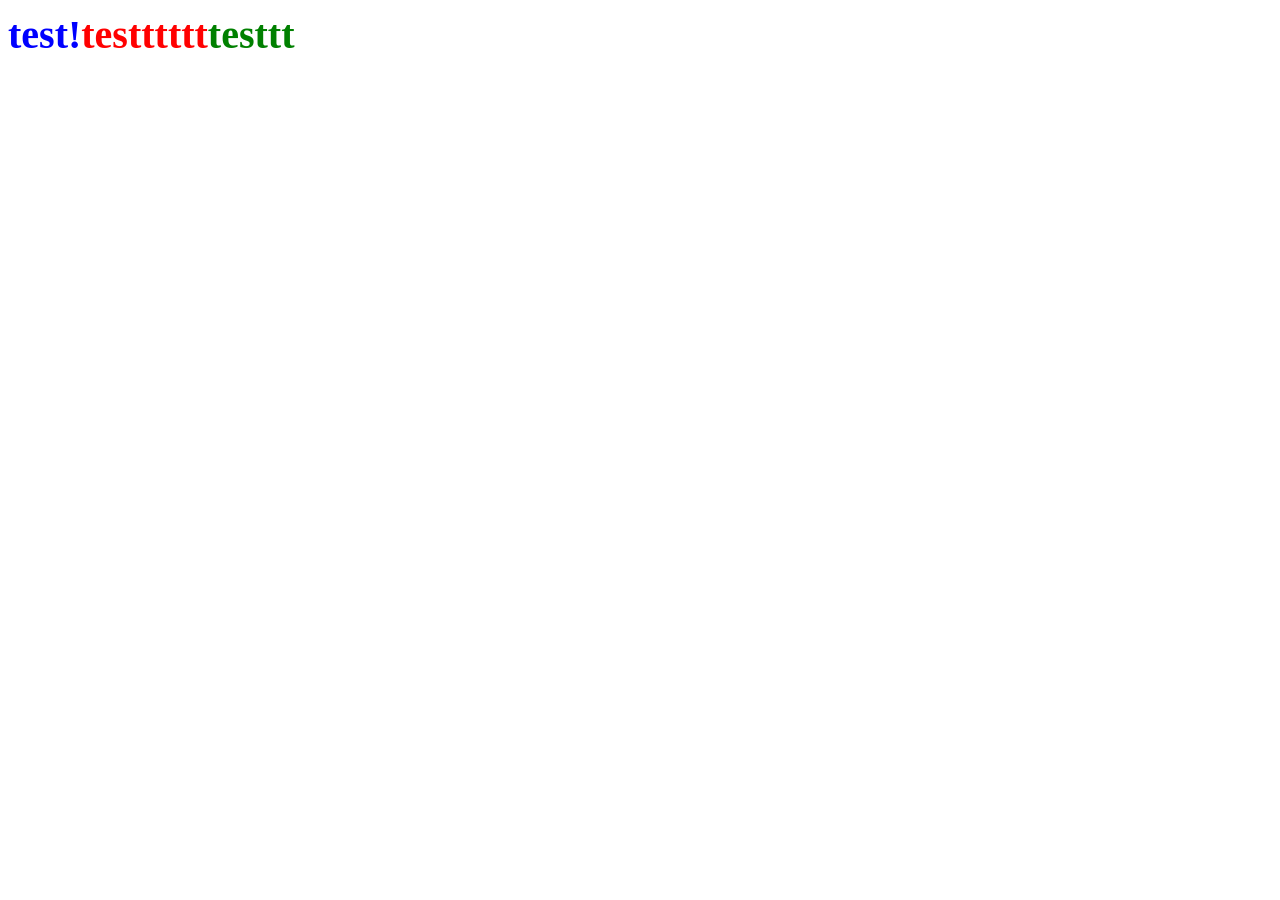
==== index.html @ 1edefe4b "added click event for script file" ====
<!DOCTYPE html>
<html lang="en">
<head>
  <meta charset="UTF-8">
  <meta name="viewport" content="width=device-width, initial-scale=1.0">
  <title>Tomer Dan</title>
  <link rel="stylesheet" href="style.css">
</head>
<body>

  <header class="mainHeader">
    <h1 class="t1">test!</h1>
    <h1 class="t2">testttttt</h1>
    <h1 class="t3">testtt</h1>
  </header>
  
<script src="script.js"></script>  

</body>
</html>
---- style.css ----
.mainHeader {
    text-align: center;
    margin-top: -1.5em;
    display: flex;
    flex-direction: row;
    
}

.t1 {
    font-size: 2.5em;
    color: blue;
    text-align: left;
}

.t2 {
    font-size: 2.5em;
    color: red;
    text-align: middle;
}

.t3 {
    font-size: 2.5em;
    color: green;
    text-align: right;
}
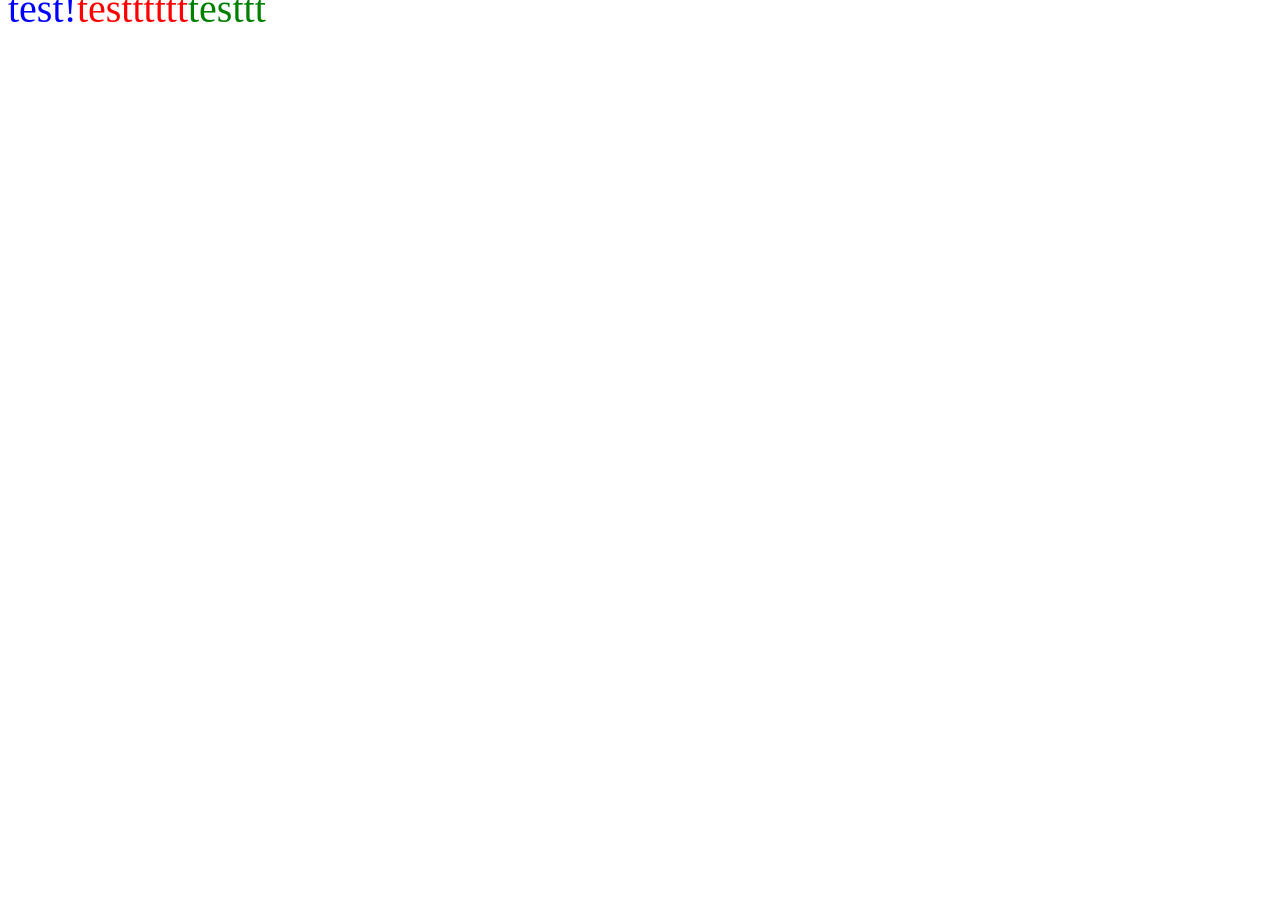
==== commit 0abae8a5: "." ====
--- a/index.html
+++ b/index.html
@@ -9,9 +9,9 @@
 <body>
 
   <header class="mainHeader">
-    <h1 class="t1">test!</h1>
-    <h1 class="t2">testttttt</h1>
-    <h1 class="t3">testtt</h1>
+    <span class="t1">test!</span>
+    <span class="t2">testttttt</span>
+    <span class="t3">testtt</span>
   </header>
   
 <script src="script.js"></script>  
--- a/style.css
+++ b/style.css
@@ -1,15 +1,24 @@
 .mainHeader {
     text-align: center;
     margin-top: -1.5em;
-    display: flex;
-    flex-direction: row;
-    
+    display: inline-flex;
+
+}
+
+t1:hover{
+    color: #000238;
 }
 
 .t1 {
     font-size: 2.5em;
     color: blue;
     text-align: left;
+    cursor: pointer;
+    transition: color 0.065s ease;
+}
+
+.t1:hover {
+    color: rgb(54, 0, 52);
 }
 
 .t2 {
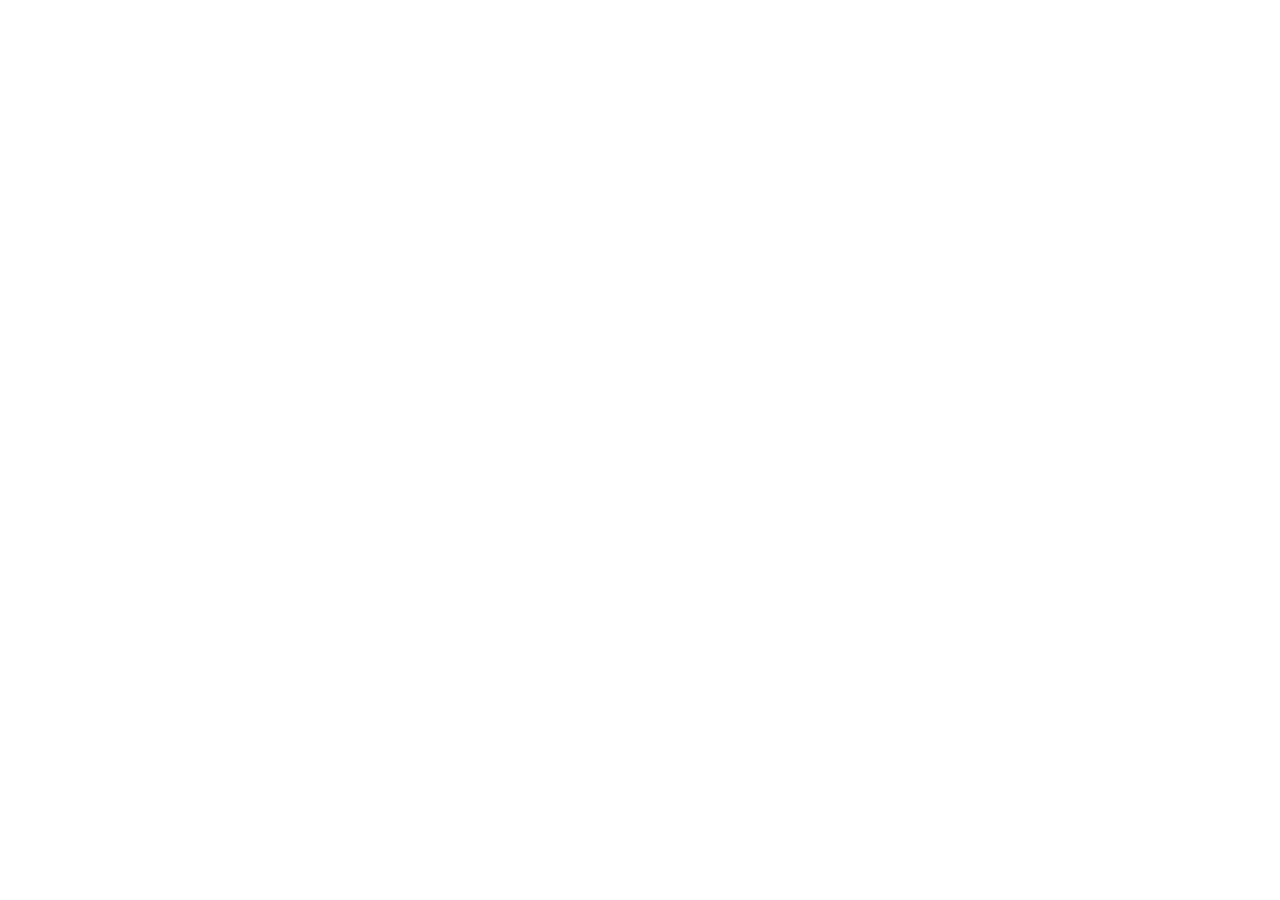
==== commit 8f142a52: "reinit" ====
--- a/index.html
+++ b/index.html
@@ -3,18 +3,9 @@
 <head>
   <meta charset="UTF-8">
   <meta name="viewport" content="width=device-width, initial-scale=1.0">
-  <title>Tomer Dan</title>
-  <link rel="stylesheet" href="style.css">
+  <title>Sign-Up Page | By Tomer Dan</title>
 </head>
 <body>
-
-  <header class="mainHeader">
-    <span class="t1">test!</span>
-    <span class="t2">testttttt</span>
-    <span class="t3">testtt</span>
-  </header>
   
-<script src="script.js"></script>  
-
 </body>
 </html>
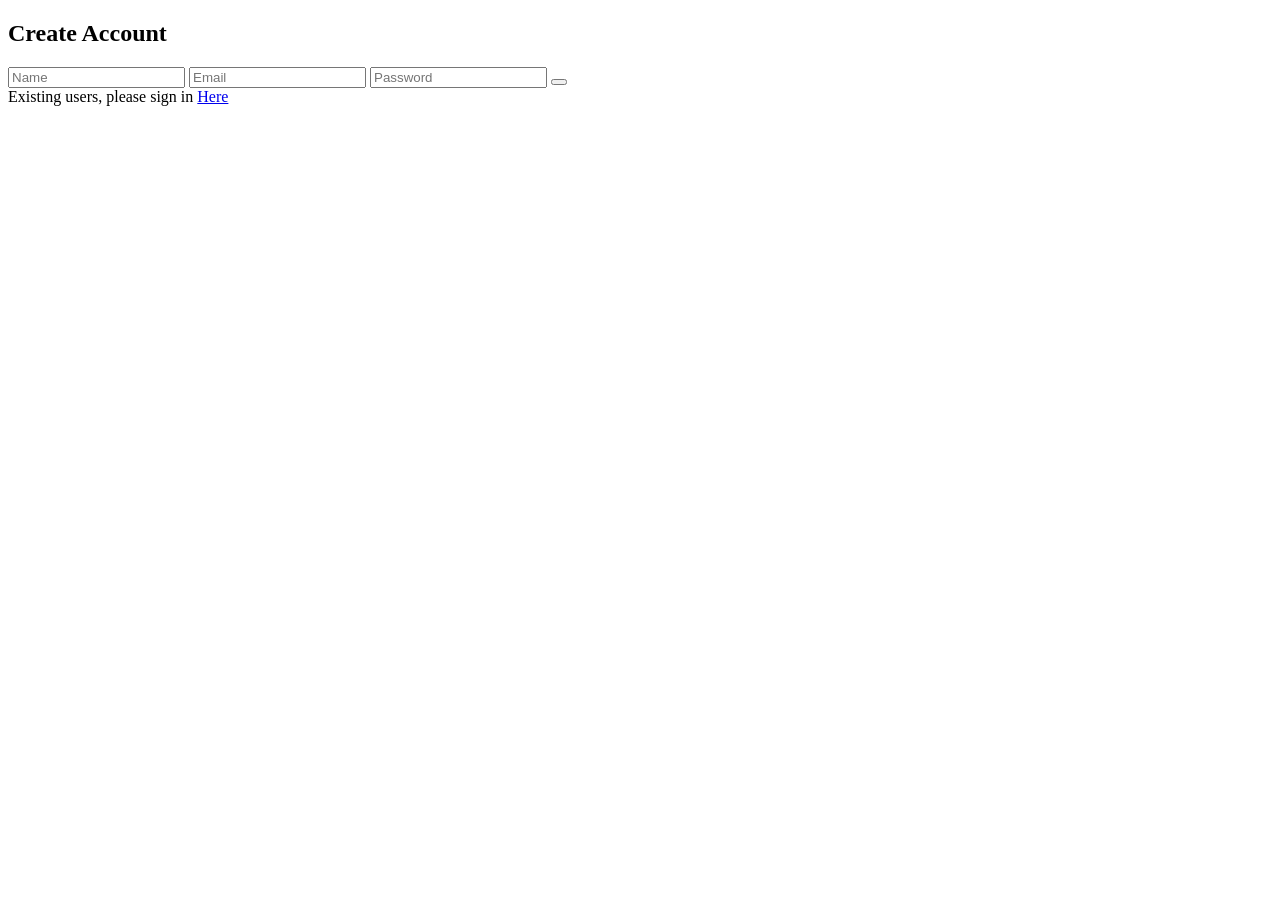
==== commit f0b00c62: "init html" ====
--- a/index.html
+++ b/index.html
@@ -3,9 +3,28 @@
 <head>
   <meta charset="UTF-8">
   <meta name="viewport" content="width=device-width, initial-scale=1.0">
-  <title>Sign-Up Page | By Tomer Dan</title>
+  <title>Sign-Up Page | TD</title>
+  <link href='https://unpkg.com/boxicons@2.1.4/css/boxicons.min.css' rel='stylesheet'>
+  <link rel="stylesheet" href="style.css">
 </head>
+
 <body>
   
+  <div class="card">
+    <div class="logo">
+      <box-icon type='solid' name='radiation'></box-icon>
+    </div>
+    <h2>Create Account</h2>
+    <form class="form">
+      <input type="text" placeholder="Name">
+      <input type="email" placeholder="Email">
+      <input type="password" placeholder="Password">
+      <button type="submit"></button>
+    </form>
+    <footer>Existing users, please sign in
+      <a href="#">Here</a>
+    </footer>
+  </div>
+
 </body>
 </html>
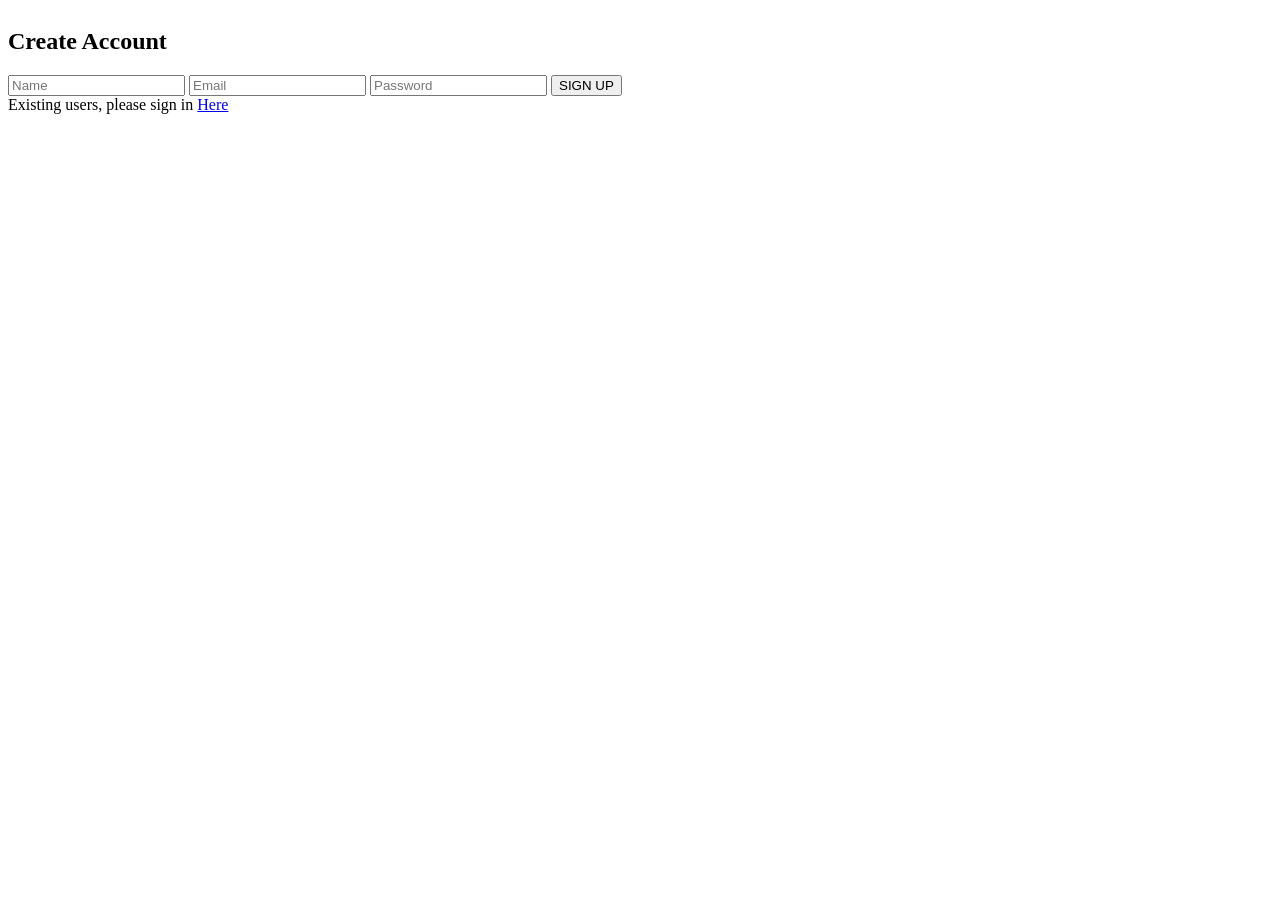
==== commit 36c2bcb4: "init" ====
--- a/index.html
+++ b/index.html
@@ -19,7 +19,7 @@
       <input type="text" placeholder="Name">
       <input type="email" placeholder="Email">
       <input type="password" placeholder="Password">
-      <button type="submit"></button>
+      <button type="submit">SIGN UP</button>
     </form>
     <footer>Existing users, please sign in
       <a href="#">Here</a>
--- a/style.css
+++ b/style.css
@@ -0,0 +1,15 @@
+@import url('https://fonts.googleapis.com/css2?family=Ubuntu:wght@300;400;500;700&display=swap');
+
+* {
+    box-sizing: border-box;
+}
+
+html {
+    height: 100%;
+}
+
+body {
+    height: 100%;
+    display: grid;
+    
+}
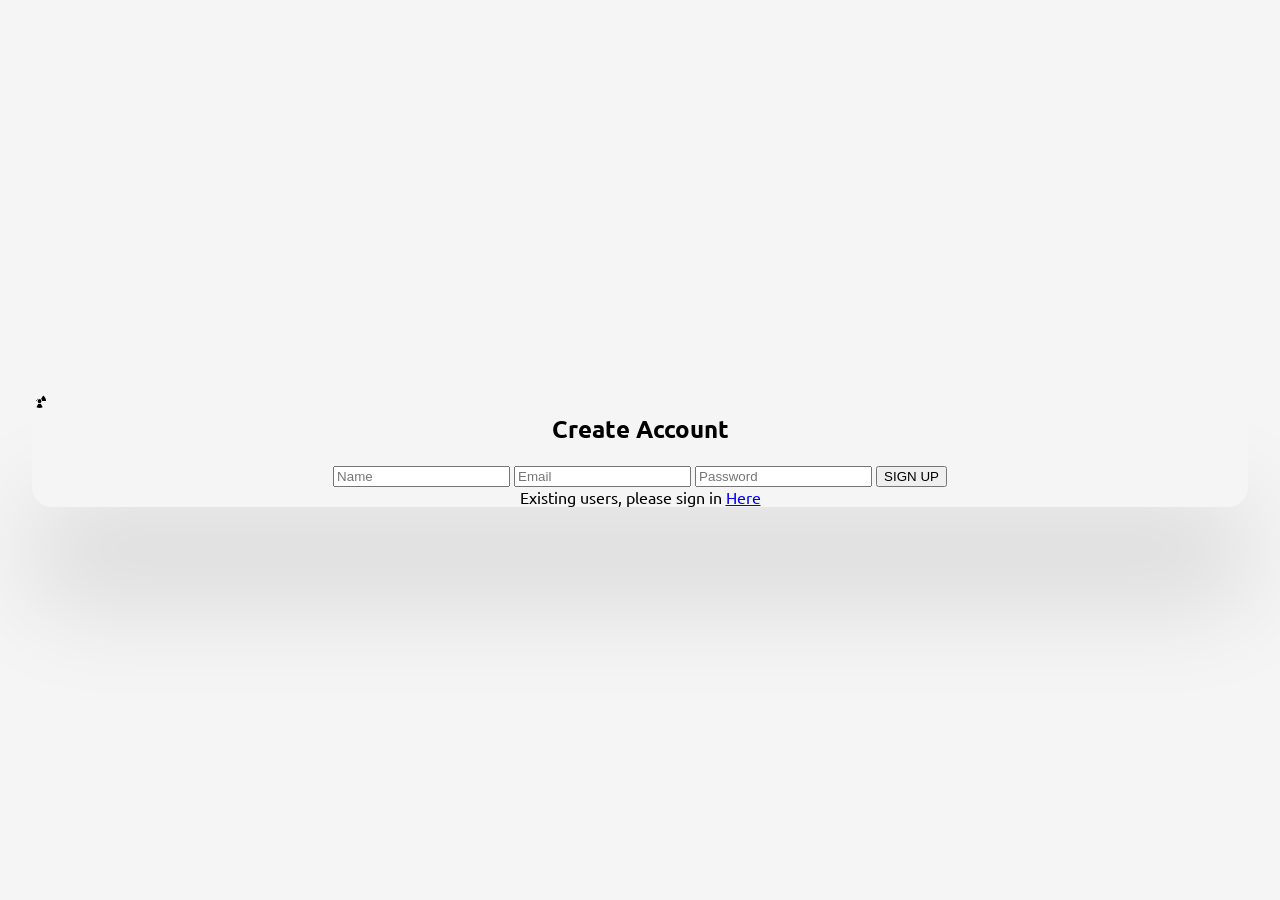
==== commit 60034ed0: "REINIT" ====
--- a/index.html
+++ b/index.html
@@ -12,7 +12,7 @@
   
   <div class="card">
     <div class="logo">
-      <box-icon type='solid' name='radiation'></box-icon>
+      <i class='bx bxs-radiation'></i>
     </div>
     <h2>Create Account</h2>
     <form class="form">
--- a/style.css
+++ b/style.css
@@ -11,5 +11,31 @@
 body {
     height: 100%;
     display: grid;
-    
+    place-items: center;
+    margin: 0;
+    padding: 0 32px;
+    background: #f5f5f5;
+    font-family: "Ubuntu";
+    animation: rotate 6s infinite linear;
+}
+
+.card {
+    overflow: hidden;
+    position: relative;
+    z-index: 3;
+    width: 100%;
+    margin: 0 20px;
+    padding: 160px 30px 38 px;
+    border-radius: 1.25rem;
+    background-color: #f5f5f5;
+    text-align: center;
+    box-shadow: 0 100px 100px rgb(0 0 0 / 10%);
+}
+
+.card .logo {
+    position: absolute;
+    display: flex;
+    align-items: center;
+    justify-content: center;
+    border-radius: 50%;
 }
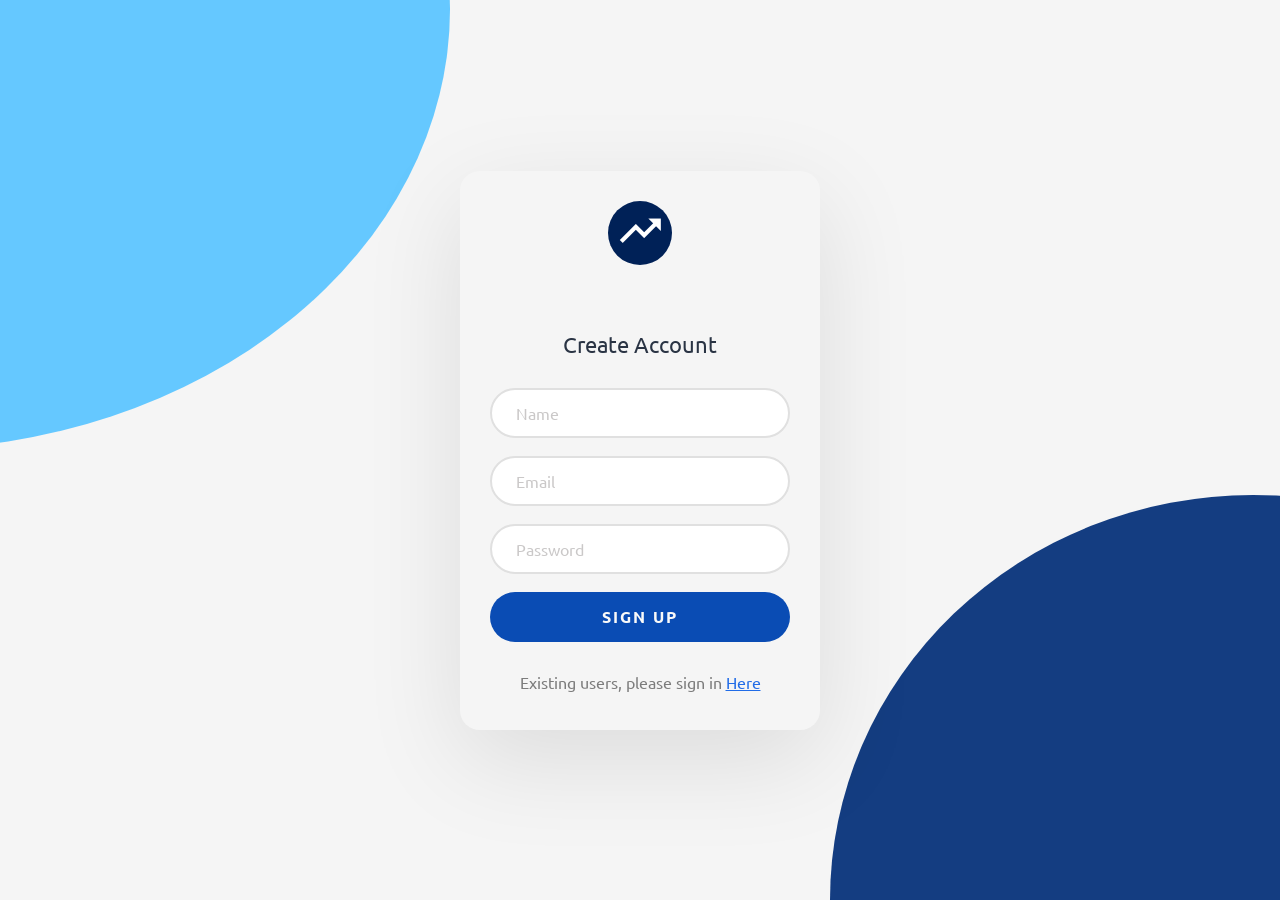
==== commit dfa21d58: "init" ====
--- a/index.html
+++ b/index.html
@@ -10,9 +10,10 @@
 
 <body>
   
+  <div class="circle"></div>
   <div class="card">
     <div class="logo">
-      <i class='bx bxs-radiation'></i>
+      <i class='bx bx-trending-up' ></i>
     </div>
     <h2>Create Account</h2>
     <form class="form">
--- a/style.css
+++ b/style.css
@@ -19,17 +19,38 @@
     animation: rotate 6s infinite linear;
 }
 
+.circle{
+    position: fixed;
+    top: -50vmin;
+    left: -50vmin;
+    width: 100vmin;
+    height: 100vmin;
+    border-radius: 47% 53% 61% 39% / 45% 51% 49% 55%;
+    background: #65c8ff;
+}
+
+.circle::after{
+    content: "";
+    position: inherit;
+    right: -50vmin;
+    bottom: -55vmin;
+    width: inherit;
+    height: inherit;
+    border-radius: inherit;
+    background: #143d81;
+}
+
 .card {
     overflow: hidden;
     position: relative;
     z-index: 3;
     width: 100%;
     margin: 0 20px;
-    padding: 160px 30px 38 px;
+    padding: 160px 30px 38px;
     border-radius: 1.25rem;
     background-color: #f5f5f5;
     text-align: center;
-    box-shadow: 0 100px 100px rgb(0 0 0 / 10%);
+    box-shadow: 0 30px 100px rgb(0 0 0 / 10%);
 }
 
 .card .logo {
@@ -38,4 +59,95 @@
     align-items: center;
     justify-content: center;
     border-radius: 50%;
+    background-color: #002157;
+    height: 64px;
+    width: 64px;
+    top: 30px;
+    left: 50%;
+    translate: -50% 0;
+}
+
+.card .logo i {
+    font-size: 50px;
+    color: #fff;
+    font-weight: 500;
+}
+.card>h2 {
+    font-size: 22px;
+    font-weight: 400;
+    margin: 0 0 30px;
+    color: #2a3444;
+}
+
+.form {
+    margin: 0 0 30px;
+    display: grid;
+    gap: 18px;
+}
+
+.form>input, .form>button {
+    width: 100%;
+    height: 50px;
+    border-radius: 28px;
+}
+
+.form>input {
+    border: 2px solid #e0e0e0;
+    font-family: inherit;
+    font-size: 16px;
+    padding: 0 24px;
+    color: #11274c;
+    transition: all 0.375;
+}
+
+.form>input:hover {
+    border: 2px solid #000;
+}
+
+.form>input::placeholder {
+    color: #cac8c8;
+}
+
+.form>button {
+    cursor: pointer;
+    width: 100%;
+    height: 50px;
+    padding: 0 16px;
+    background: #0a4cb4;
+    color: #f9f9f9;
+    border: 0;
+    font-family: inherit;
+    font-size: 1rem;
+    font-weight: 600;
+    text-align: center;
+    letter-spacing: 2px;
+    transition: all 0.375s;
+}
+
+.form>button:hover{
+    color: #fff;
+    background: #143d81;
+}
+
+.card>footer{
+    color: #7c7c7c;
+}
+
+.card>footer>a{
+    color: #216ce7;
+    transition: all 0.375s;
+}
+
+.card>footer>a:hover{
+    color: #143d81;
+}
+
+@media (width >=500px) {
+    body{
+        padding: 0;
+    }
+    .card{
+        margin: 0;
+        width: 360px;
+    }
 }
